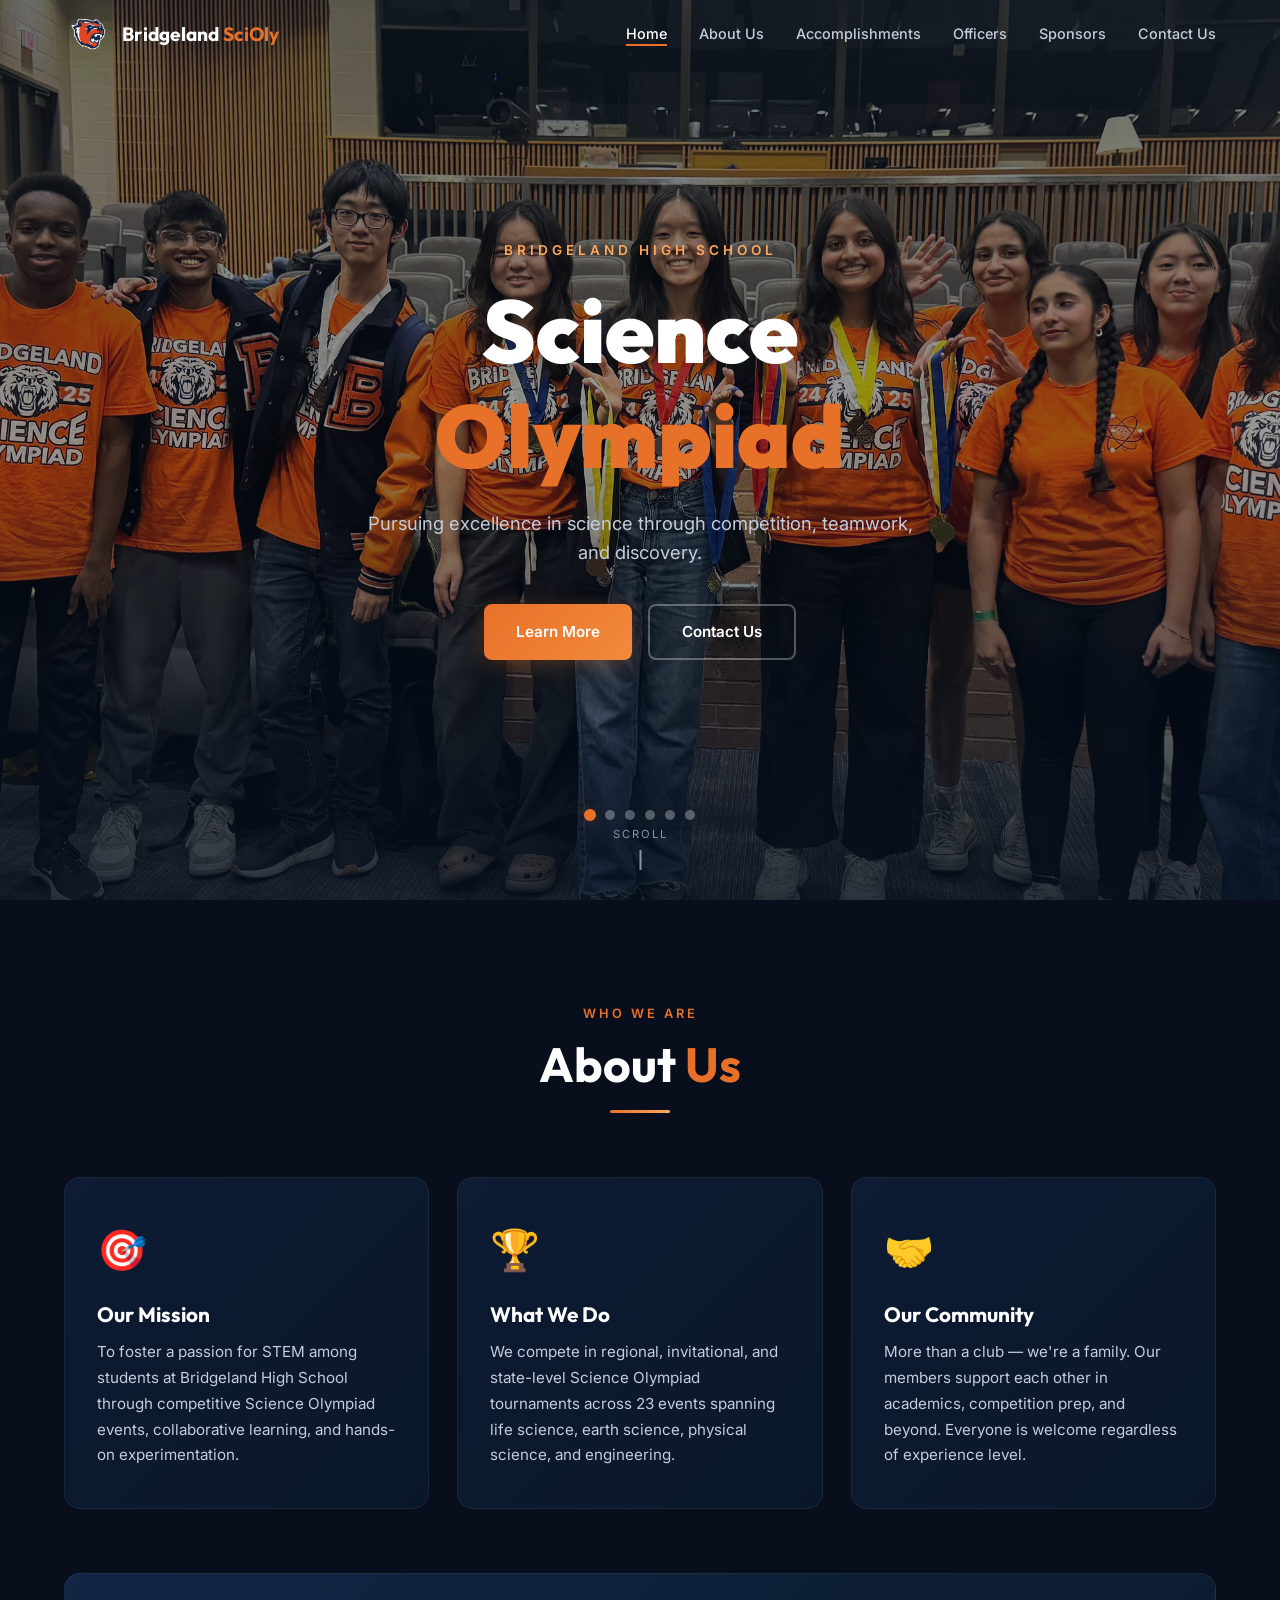
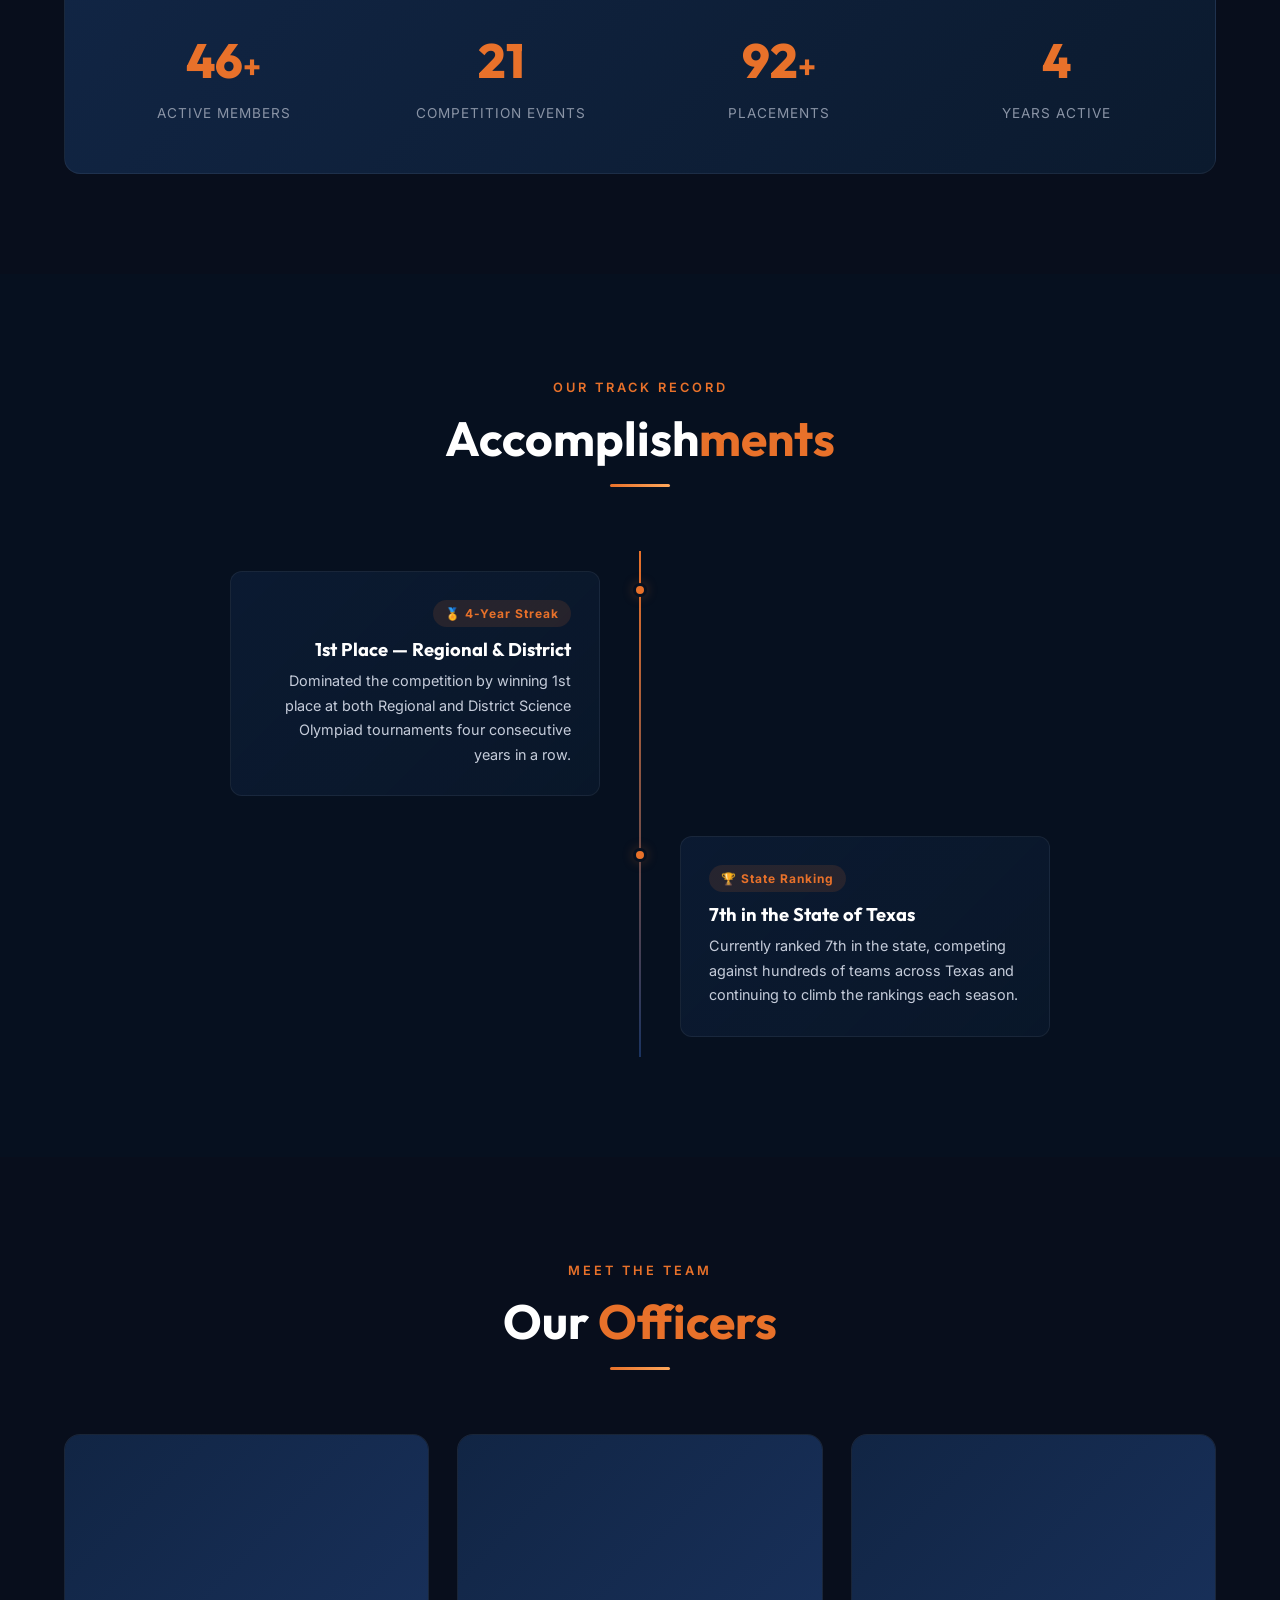
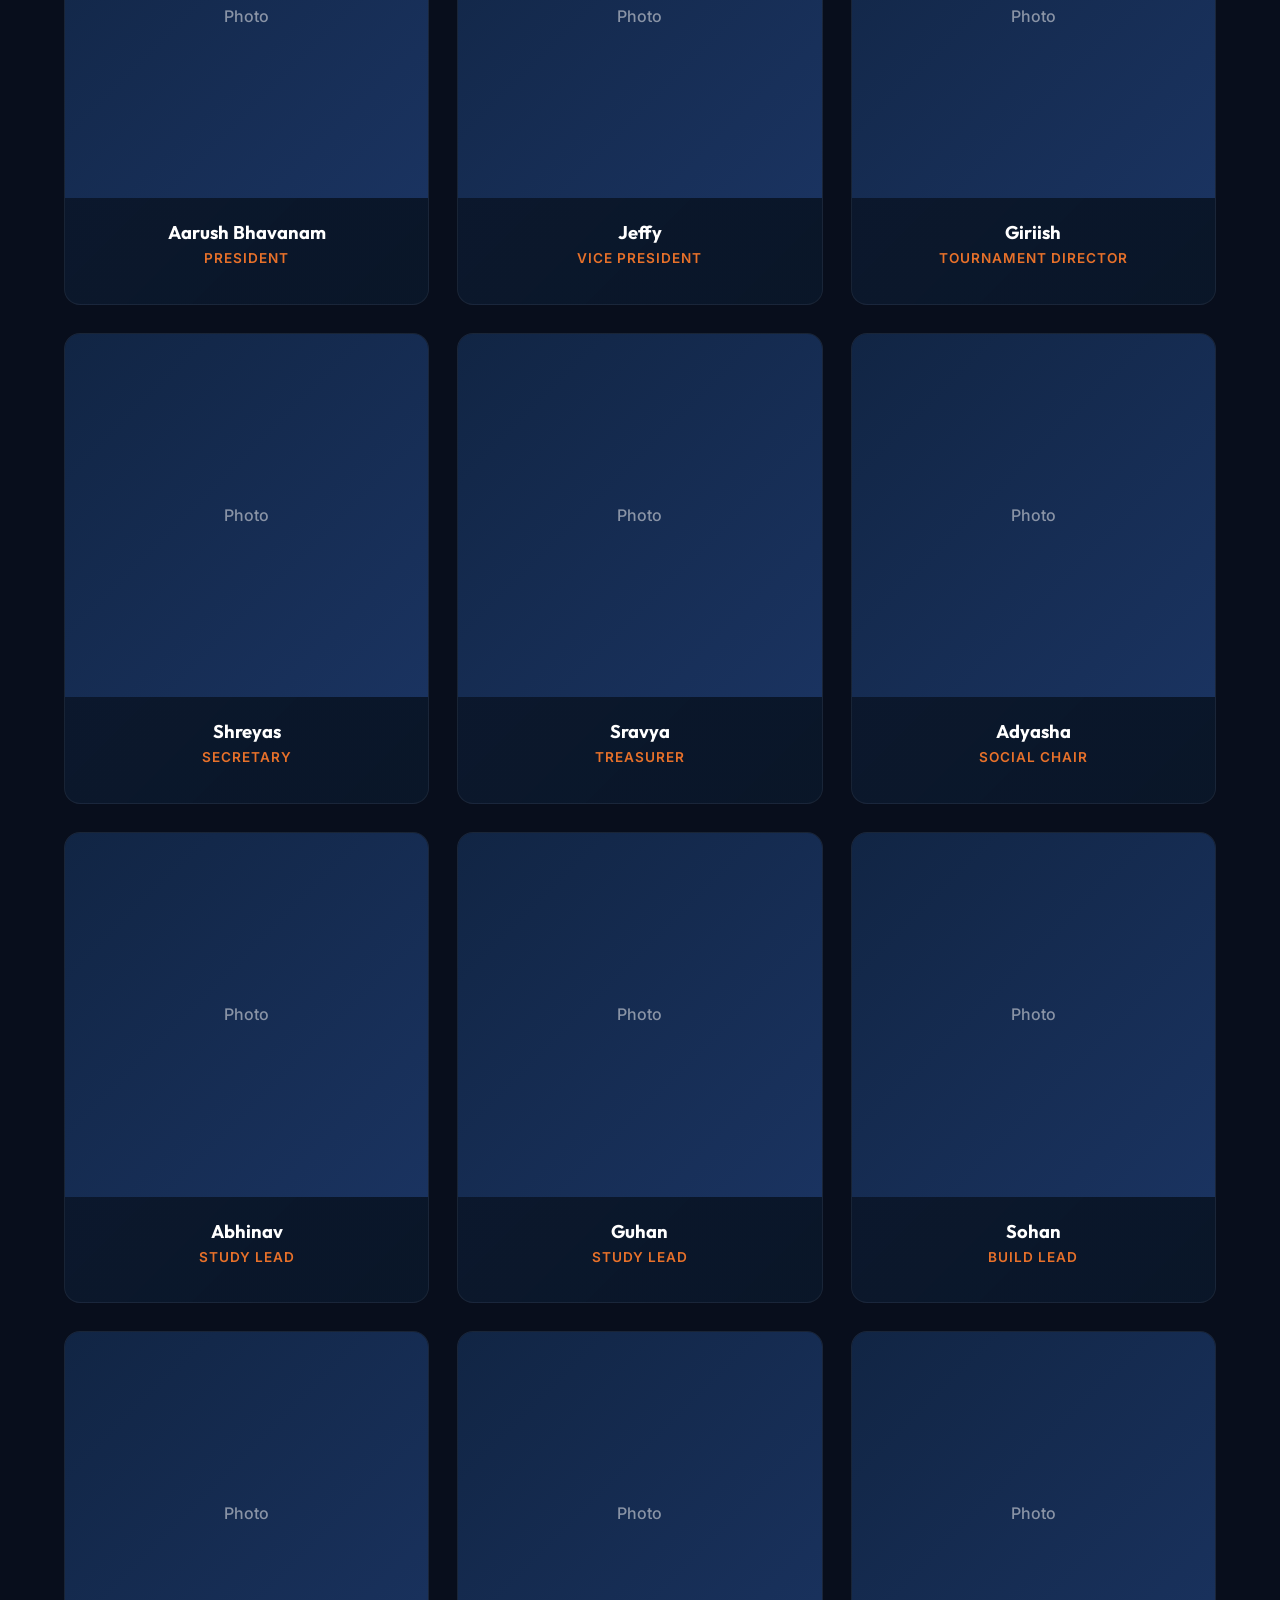
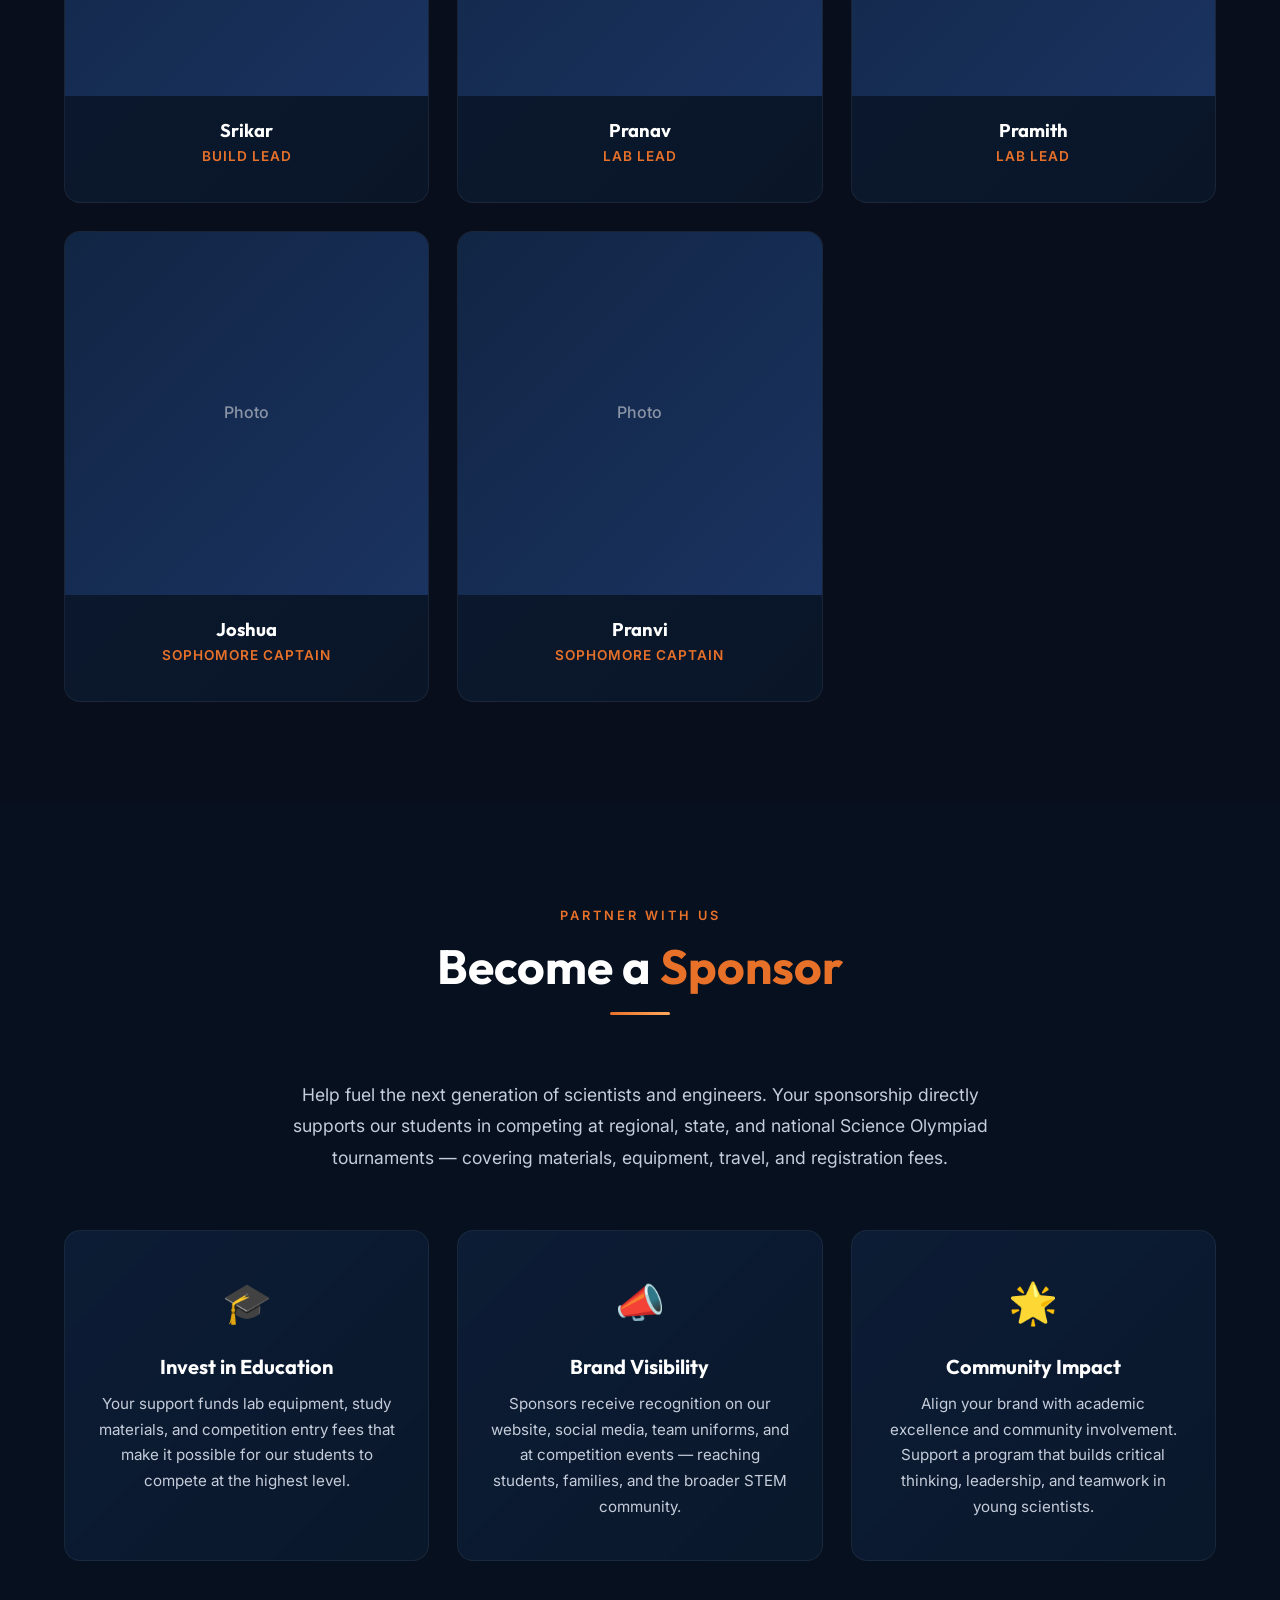
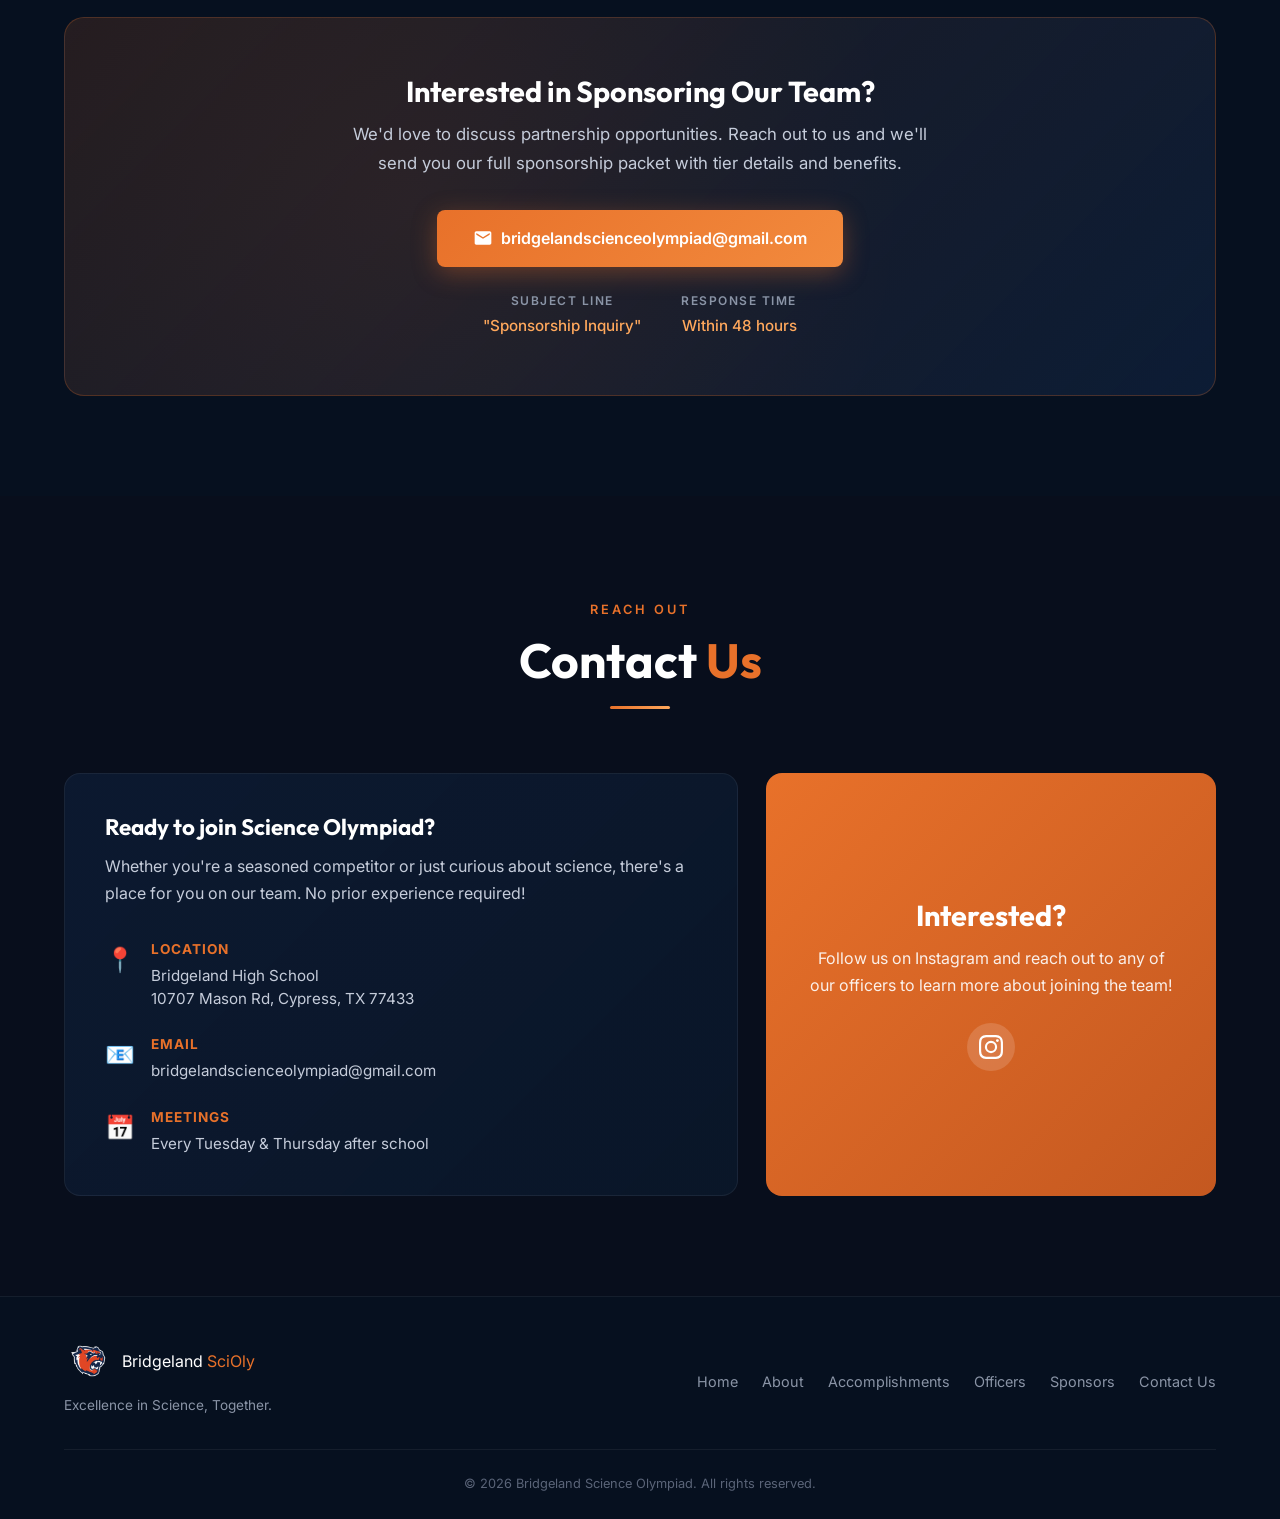
==== index.html @ 708707d2 "Add files via upload" ====
<!DOCTYPE html>
<html lang="en">
<head>
  <meta charset="UTF-8" />
  <meta name="viewport" content="width=device-width, initial-scale=1.0" />
  <title>Bridgeland Science Olympiad | Home</title>
  <meta name="description" content="Official website of Bridgeland High School Science Olympiad. Discover our team, accomplishments, officers, and how to get involved." />
  <link rel="preconnect" href="https://fonts.googleapis.com" />
  <link rel="preconnect" href="https://fonts.gstatic.com" crossorigin />
  <link href="https://fonts.googleapis.com/css2?family=Inter:wght@300;400;500;600;700;800;900&family=Outfit:wght@400;500;600;700;800&display=swap" rel="stylesheet" />
  <link rel="stylesheet" href="styles.css" />
</head>
<body>

  <!-- ===================== NAVIGATION ===================== -->
  <nav class="navbar" id="navbar">
    <div class="nav-container">
      <a href="#home" class="nav-logo">
        <img src="Assets/logo.png" alt="Bridgeland SciOly Logo" class="logo-icon" />
        <span class="logo-text">Bridgeland <span class="highlight">SciOly</span></span>
      </a>
      <ul class="nav-links" id="navLinks">
        <li><a href="#home" class="nav-link active">Home</a></li>
        <li><a href="#about" class="nav-link">About Us</a></li>
        <li><a href="#accomplishments" class="nav-link">Accomplishments</a></li>
        <li><a href="#officers" class="nav-link">Officers</a></li>
        <li><a href="#sponsors" class="nav-link">Sponsors</a></li>
        <li><a href="#contact" class="nav-link">Contact Us</a></li>
      </ul>
      <button class="nav-toggle" id="navToggle" aria-label="Toggle navigation">
        <span class="hamburger"></span>
      </button>
    </div>
  </nav>

  <!-- ===================== HERO / HOME ===================== -->
  <section class="hero" id="home">
    <div class="hero-slideshow" id="heroSlideshow">
      <div class="hero-slide active" style="background-image: url('background_pictures/b2f30c_044e7f08c8d64f9ca184772cb5b70df7~mv2.avif');">
        <div class="slide-overlay"></div>
      </div>
      <div class="hero-slide" style="background-image: url('background_pictures/b2f30c_79d989f3df094edea31b0df507d8d00e~mv2.avif');">
        <div class="slide-overlay"></div>
      </div>
      <div class="hero-slide" style="background-image: url('background_pictures/b2f30c_8e1c3a7e6f2444078e1940ae2dcd12f5~mv2.avif');">
        <div class="slide-overlay"></div>
      </div>
      <div class="hero-slide" style="background-image: url('background_pictures/b2f30c_9da46fb9f5b34ed58d621fe6b374dba4~mv2.avif');">
        <div class="slide-overlay"></div>
      </div>
      <div class="hero-slide" style="background-image: url('background_pictures/b2f30c_d18e6c90882b44819213882c27568826~mv2.avif');">
        <div class="slide-overlay"></div>
      </div>
      <div class="hero-slide" style="background-image: url('background_pictures/b2f30c_d90dfd120c194ca1bd26a3947dbe0981~mv2.avif');">
        <div class="slide-overlay"></div>
      </div>
    </div>

    <div class="hero-content">
      <p class="hero-tag">Bridgeland High School</p>
      <h1 class="hero-title">Science <span class="highlight">Olympiad</span></h1>
      <p class="hero-subtitle">Pursuing excellence in science through competition, teamwork, and discovery.</p>
      <div class="hero-buttons">
        <a href="#about" class="btn btn-primary">Learn More</a>
        <a href="#contact" class="btn btn-outline">Contact Us</a>
      </div>
    </div>

    <!-- Slide indicators -->
    <div class="slide-indicators" id="slideIndicators">
      <button class="indicator active" data-index="0" aria-label="Slide 1"></button>
      <button class="indicator" data-index="1" aria-label="Slide 2"></button>
      <button class="indicator" data-index="2" aria-label="Slide 3"></button>
      <button class="indicator" data-index="3" aria-label="Slide 4"></button>
      <button class="indicator" data-index="4" aria-label="Slide 5"></button>
      <button class="indicator" data-index="5" aria-label="Slide 6"></button>
    </div>

    <div class="scroll-hint">
      <span>Scroll</span>
      <div class="scroll-arrow"></div>
    </div>
  </section>

  <!-- ===================== ABOUT US ===================== -->
  <section class="section about" id="about">
    <div class="container">
      <div class="section-header">
        <p class="section-tag">Who We Are</p>
        <h2 class="section-title">About <span class="highlight">Us</span></h2>
        <div class="section-divider"></div>
      </div>

      <div class="about-grid">
        <div class="about-card" data-aos="fade-up">
          <div class="about-card-icon">🎯</div>
          <h3>Our Mission</h3>
          <p>To foster a passion for STEM among students at Bridgeland High School through competitive Science Olympiad events, collaborative learning, and hands-on experimentation.</p>
        </div>
        <div class="about-card" data-aos="fade-up" data-delay="100">
          <div class="about-card-icon">🏆</div>
          <h3>What We Do</h3>
          <p>We compete in regional, invitational, and state-level Science Olympiad tournaments across 23 events spanning life science, earth science, physical science, and engineering.</p>
        </div>
        <div class="about-card" data-aos="fade-up" data-delay="200">
          <div class="about-card-icon">🤝</div>
          <h3>Our Community</h3>
          <p>More than a club — we're a family. Our members support each other in academics, competition prep, and beyond. Everyone is welcome regardless of experience level.</p>
        </div>
      </div>

      <div class="about-stats">
        <div class="stat-item">
          <span class="stat-number" data-target="50">0</span><span class="stat-suffix">+</span>
          <span class="stat-label">Active Members</span>
        </div>
        <div class="stat-item">
          <span class="stat-number" data-target="23">0</span>
          <span class="stat-label">Competition Events</span>
        </div>
        <div class="stat-item">
          <span class="stat-number" data-target="100">0</span><span class="stat-suffix">+</span>
          <span class="stat-label">Placements</span>
        </div>
        <div class="stat-item">
          <span class="stat-number" data-target="5">0</span>
          <span class="stat-label">Years Active</span>
        </div>
      </div>
    </div>
  </section>

  <!-- ===================== ACCOMPLISHMENTS ===================== -->
  <section class="section accomplishments" id="accomplishments">
    <div class="container">
      <div class="section-header">
        <p class="section-tag">Our Track Record</p>
        <h2 class="section-title">Accomplish<span class="highlight">ments</span></h2>
        <div class="section-divider"></div>
      </div>

      <div class="timeline">
        <div class="timeline-item left">
          <div class="timeline-content">
            <span class="timeline-year">🏅 4-Year Streak</span>
            <h3>1st Place — Regional &amp; District</h3>
            <p>Dominated the competition by winning 1st place at both Regional and District Science Olympiad tournaments four consecutive years in a row.</p>
          </div>
        </div>
        <div class="timeline-item right">
          <div class="timeline-content">
            <span class="timeline-year">🏆 State Ranking</span>
            <h3>7th in the State of Texas</h3>
            <p>Currently ranked 7th in the state, competing against hundreds of teams across Texas and continuing to climb the rankings each season.</p>
          </div>
        </div>
      </div>
    </div>
  </section>

  <!-- ===================== OFFICERS ===================== -->
  <section class="section officers" id="officers">
    <div class="container">
      <div class="section-header">
        <p class="section-tag">Meet the Team</p>
        <h2 class="section-title">Our <span class="highlight">Officers</span></h2>
        <div class="section-divider"></div>
      </div>

      <div class="officers-grid">
        <div class="officer-card">
          <div class="officer-photo-placeholder"><span>Photo</span></div>
          <div class="officer-info">
            <h3 class="officer-name">Aarush Bhavanam</h3>
            <p class="officer-role">President</p>
            <a href="mailto:aarush.bhavanam@gmail.com" class="officer-email">📧 aarush.bhavanam@gmail.com</a>
          </div>
        </div>

        <div class="officer-card">
          <div class="officer-photo-placeholder"><span>Photo</span></div>
          <div class="officer-info">
            <h3 class="officer-name">Jeffy</h3>
            <p class="officer-role">Vice President</p>
            <a href="mailto:jeffy@gmail.com" class="officer-email">📧 jeffy@gmail.com</a>
          </div>
        </div>

        <div class="officer-card">
          <div class="officer-photo-placeholder"><span>Photo</span></div>
          <div class="officer-info">
            <h3 class="officer-name">Giriish</h3>
            <p class="officer-role">Tournament Director</p>
            <a href="mailto:giriish@gmail.com" class="officer-email">📧 giriish@gmail.com</a>
          </div>
        </div>

        <div class="officer-card">
          <div class="officer-photo-placeholder"><span>Photo</span></div>
          <div class="officer-info">
            <h3 class="officer-name">Shreyas</h3>
            <p class="officer-role">Secretary</p>
            <a href="mailto:shreyas@gmail.com" class="officer-email">📧 shreyas@gmail.com</a>
          </div>
        </div>

        <div class="officer-card">
          <div class="officer-photo-placeholder"><span>Photo</span></div>
          <div class="officer-info">
            <h3 class="officer-name">Sravya</h3>
            <p class="officer-role">Treasurer</p>
            <a href="mailto:sravya@gmail.com" class="officer-email">📧 sravya@gmail.com</a>
          </div>
        </div>

        <div class="officer-card">
          <div class="officer-photo-placeholder"><span>Photo</span></div>
          <div class="officer-info">
            <h3 class="officer-name">Adyasha</h3>
            <p class="officer-role">Social Chair</p>
            <a href="mailto:adyasha@gmail.com" class="officer-email">📧 adyasha@gmail.com</a>
          </div>
        </div>

        <div class="officer-card">
          <div class="officer-photo-placeholder"><span>Photo</span></div>
          <div class="officer-info">
            <h3 class="officer-name">Abhinav</h3>
            <p class="officer-role">Study Lead</p>
            <a href="mailto:abhinav@gmail.com" class="officer-email">📧 abhinav@gmail.com</a>
          </div>
        </div>

        <div class="officer-card">
          <div class="officer-photo-placeholder"><span>Photo</span></div>
          <div class="officer-info">
            <h3 class="officer-name">Guhan</h3>
            <p class="officer-role">Study Lead</p>
            <a href="mailto:guhan@gmail.com" class="officer-email">📧 guhan@gmail.com</a>
          </div>
        </div>

        <div class="officer-card">
          <div class="officer-photo-placeholder"><span>Photo</span></div>
          <div class="officer-info">
            <h3 class="officer-name">Sohan</h3>
            <p class="officer-role">Build Lead</p>
            <a href="mailto:sohan@gmail.com" class="officer-email">📧 sohan@gmail.com</a>
          </div>
        </div>

        <div class="officer-card">
          <div class="officer-photo-placeholder"><span>Photo</span></div>
          <div class="officer-info">
            <h3 class="officer-name">Srikar</h3>
            <p class="officer-role">Build Lead</p>
            <a href="mailto:srikar@gmail.com" class="officer-email">📧 srikar@gmail.com</a>
          </div>
        </div>

        <div class="officer-card">
          <div class="officer-photo-placeholder"><span>Photo</span></div>
          <div class="officer-info">
            <h3 class="officer-name">Pranav</h3>
            <p class="officer-role">Lab Lead</p>
            <a href="mailto:pranav@gmail.com" class="officer-email">📧 pranav@gmail.com</a>
          </div>
        </div>

        <div class="officer-card">
          <div class="officer-photo-placeholder"><span>Photo</span></div>
          <div class="officer-info">
            <h3 class="officer-name">Pramith</h3>
            <p class="officer-role">Lab Lead</p>
            <a href="mailto:pramith@gmail.com" class="officer-email">📧 pramith@gmail.com</a>
          </div>
        </div>

        <div class="officer-card">
          <div class="officer-photo-placeholder"><span>Photo</span></div>
          <div class="officer-info">
            <h3 class="officer-name">Joshua</h3>
            <p class="officer-role">Sophomore Captain</p>
            <a href="mailto:joshua@gmail.com" class="officer-email">📧 joshua@gmail.com</a>
          </div>
        </div>

        <div class="officer-card">
          <div class="officer-photo-placeholder"><span>Photo</span></div>
          <div class="officer-info">
            <h3 class="officer-name">Pranvi</h3>
            <p class="officer-role">Sophomore Captain</p>
            <a href="mailto:pranvi@gmail.com" class="officer-email">📧 pranvi@gmail.com</a>
          </div>
        </div>
      </div>
    </div>
  </section>

  <!-- ===================== SPONSORS ===================== -->
  <section class="section sponsors" id="sponsors">
    <div class="container">
      <div class="section-header">
        <p class="section-tag">Partner With Us</p>
        <h2 class="section-title">Become a <span class="highlight">Sponsor</span></h2>
        <div class="section-divider"></div>
      </div>

      <div class="sponsors-intro">
        <p>Help fuel the next generation of scientists and engineers. Your sponsorship directly supports our students in competing at regional, state, and national Science Olympiad tournaments — covering materials, equipment, travel, and registration fees.</p>
      </div>

      <div class="sponsors-grid">
        <div class="sponsor-benefit-card">
          <div class="sponsor-benefit-icon">🎓</div>
          <h3>Invest in Education</h3>
          <p>Your support funds lab equipment, study materials, and competition entry fees that make it possible for our students to compete at the highest level.</p>
        </div>
        <div class="sponsor-benefit-card">
          <div class="sponsor-benefit-icon">📣</div>
          <h3>Brand Visibility</h3>
          <p>Sponsors receive recognition on our website, social media, team uniforms, and at competition events — reaching students, families, and the broader STEM community.</p>
        </div>
        <div class="sponsor-benefit-card">
          <div class="sponsor-benefit-icon">🌟</div>
          <h3>Community Impact</h3>
          <p>Align your brand with academic excellence and community involvement. Support a program that builds critical thinking, leadership, and teamwork in young scientists.</p>
        </div>
      </div>

      <div class="sponsor-cta-banner">
        <div class="sponsor-cta-content">
          <h3>Interested in Sponsoring Our Team?</h3>
          <p>We'd love to discuss partnership opportunities. Reach out to us and we'll send you our full sponsorship packet with tier details and benefits.</p>
          <div class="sponsor-contact-methods">
            <a href="mailto:bridgelandscienceolympiad@gmail.com?subject=Sponsorship%20Inquiry" class="btn btn-primary sponsor-email-btn">
              <svg viewBox="0 0 24 24" fill="currentColor" width="20" height="20" style="margin-right: 8px;"><path d="M20 4H4c-1.1 0-2 .9-2 2v12c0 1.1.9 2 2 2h16c1.1 0 2-.9 2-2V6c0-1.1-.9-2-2-2zm0 4l-8 5-8-5V6l8 5 8-5v2z"/></svg>
              bridgelandscienceolympiad@gmail.com
            </a>
            <div class="sponsor-contact-details">
              <div class="sponsor-detail">
                <span class="sponsor-detail-label">Subject Line</span>
                <span class="sponsor-detail-value">"Sponsorship Inquiry"</span>
              </div>
              <div class="sponsor-detail">
                <span class="sponsor-detail-label">Response Time</span>
                <span class="sponsor-detail-value">Within 48 hours</span>
              </div>
            </div>
          </div>
        </div>
      </div>
    </div>
  </section>

  <!-- ===================== CONTACT / JOIN ===================== -->
  <section class="section contact" id="contact">
    <div class="container">
      <div class="section-header">
        <p class="section-tag">Reach Out</p>
        <h2 class="section-title">Contact <span class="highlight">Us</span></h2>
        <div class="section-divider"></div>
      </div>

      <div class="contact-grid">
        <div class="contact-info-card">
          <h3>Ready to join Science Olympiad?</h3>
          <p>Whether you're a seasoned competitor or just curious about science, there's a place for you on our team. No prior experience required!</p>
          <div class="contact-details">
            <div class="contact-item">
              <span class="contact-icon">📍</span>
              <div>
                <strong>Location</strong>
                <p>Bridgeland High School<br />10707 Mason Rd, Cypress, TX 77433</p>
              </div>
            </div>
            <div class="contact-item">
              <span class="contact-icon">📧</span>
              <div>
                <strong>Email</strong>
                <p>bridgelandscienceolympiad@gmail.com</p>
              </div>
            </div>
            <div class="contact-item">
              <span class="contact-icon">📅</span>
              <div>
                <strong>Meetings</strong>
                <p>Every Tuesday &amp; Thursday after school</p>
              </div>
            </div>
          </div>
        </div>

        <div class="contact-cta-card">
          <div class="cta-content">
            <h3>Interested?</h3>
            <p>Follow us on Instagram and reach out to any of our officers to learn more about joining the team!</p>
            <div class="social-links">
              <a href="https://www.instagram.com/bridgelandscienceolympiad/" target="_blank" rel="noopener noreferrer" class="social-link" aria-label="Instagram">
                <svg viewBox="0 0 24 24" fill="currentColor" width="24" height="24"><path d="M12 2.163c3.204 0 3.584.012 4.85.07 3.252.148 4.771 1.691 4.919 4.919.058 1.265.069 1.645.069 4.849 0 3.205-.012 3.584-.069 4.849-.149 3.225-1.664 4.771-4.919 4.919-1.266.058-1.644.07-4.85.07-3.204 0-3.584-.012-4.849-.07-3.26-.149-4.771-1.699-4.919-4.92-.058-1.265-.07-1.644-.07-4.849 0-3.204.013-3.583.07-4.849.149-3.227 1.664-4.771 4.919-4.919 1.266-.057 1.645-.069 4.849-.069zM12 0C8.741 0 8.333.014 7.053.072 2.695.272.273 2.69.073 7.052.014 8.333 0 8.741 0 12c0 3.259.014 3.668.072 4.948.2 4.358 2.618 6.78 6.98 6.98C8.333 23.986 8.741 24 12 24c3.259 0 3.668-.014 4.948-.072 4.354-.2 6.782-2.618 6.979-6.98.059-1.28.073-1.689.073-4.948 0-3.259-.014-3.667-.072-4.947-.196-4.354-2.617-6.78-6.979-6.98C15.668.014 15.259 0 12 0zm0 5.838a6.162 6.162 0 100 12.324 6.162 6.162 0 000-12.324zM12 16a4 4 0 110-8 4 4 0 010 8zm6.406-11.845a1.44 1.44 0 100 2.881 1.44 1.44 0 000-2.881z"/></svg>
              </a>
            </div>
          </div>
        </div>
      </div>
    </div>
  </section>

  <!-- ===================== FOOTER ===================== -->
  <footer class="footer">
    <div class="container">
      <div class="footer-content">
        <div class="footer-brand">
          <img src="Assets/logo.png" alt="Bridgeland SciOly Logo" class="logo-icon" />
          <span class="logo-text">Bridgeland <span class="highlight">SciOly</span></span>
          <p class="footer-tagline">Excellence in Science, Together.</p>
        </div>
        <div class="footer-links">
          <a href="#home">Home</a>
          <a href="#about">About</a>
          <a href="#accomplishments">Accomplishments</a>
          <a href="#officers">Officers</a>
          <a href="#sponsors">Sponsors</a>
          <a href="#contact">Contact Us</a>
        </div>
      </div>
      <div class="footer-bottom">
        <p>&copy; 2026 Bridgeland Science Olympiad. All rights reserved.</p>
      </div>
    </div>
  </footer>

  <script src="script.js"></script>
</body>
</html>
---- styles.css ----
/* ============================================
   BRIDGELAND SCIENCE OLYMPIAD — DESIGN SYSTEM
   Colors: Navy & Orange
   ============================================ */

:root {
  /* Navy palette */
  --navy-900: #06101F;
  --navy-800: #0B1A2E;
  --navy-700: #112544;
  --navy-600: #1A3360;
  --navy-500: #24437A;
  --navy-400: #3A5C9A;
  --navy-300: #5E80B8;
  --navy-200: #8AA4D0;
  --navy-100: #C0D0E8;

  /* Orange palette */
  --orange-500: #E8712A;
  --orange-400: #F28A3D;
  --orange-300: #FFa85c;
  --orange-200: #FFC48E;
  --orange-glow: rgba(232, 113, 42, 0.25);

  /* Neutrals */
  --white: #FFFFFF;
  --gray-100: #F4F6F9;
  --gray-200: #E2E6ED;
  --gray-300: #C5CCDA;
  --gray-400: #8A94A6;
  --gray-500: #5A6478;

  /* Functional */
  --bg-primary: var(--navy-900);
  --bg-section-alt: #080E1C;
  --text-primary: var(--white);
  --text-secondary: var(--gray-300);
  --accent: var(--orange-500);
  --accent-hover: var(--orange-400);

  /* Spacing */
  --section-padding: 100px 0;
  --container-width: 1200px;

  /* Transitions */
  --transition-fast: 0.2s ease;
  --transition-med: 0.4s ease;
  --transition-slow: 0.7s ease;
}

/* ============ RESET & BASE ============ */
*, *::before, *::after { box-sizing: border-box; margin: 0; padding: 0; }

html {
  scroll-behavior: smooth;
  font-size: 16px;
}

body {
  font-family: 'Inter', system-ui, -apple-system, sans-serif;
  background: var(--bg-primary);
  color: var(--text-primary);
  line-height: 1.6;
  overflow-x: hidden;
}

h1, h2, h3, h4 {
  font-family: 'Outfit', 'Inter', sans-serif;
  font-weight: 700;
  line-height: 1.2;
}

a { text-decoration: none; color: inherit; }
ul { list-style: none; }
img { max-width: 100%; display: block; }

.container {
  max-width: var(--container-width);
  margin: 0 auto;
  padding: 0 24px;
}

.highlight { color: var(--accent); }

.section { padding: var(--section-padding); position: relative; }

/* ============ SECTION HEADERS ============ */
.section-header { text-align: center; margin-bottom: 64px; }
.section-tag {
  display: inline-block;
  font-size: 0.8rem;
  font-weight: 600;
  letter-spacing: 3px;
  text-transform: uppercase;
  color: var(--accent);
  margin-bottom: 12px;
}
.section-title { font-size: clamp(2rem, 5vw, 3rem); margin-bottom: 16px; }
.section-divider {
  width: 60px; height: 3px;
  background: linear-gradient(90deg, var(--accent), var(--orange-300));
  margin: 0 auto;
  border-radius: 2px;
}

/* ============ NAVIGATION ============ */
.navbar {
  position: fixed; top: 0; left: 0; width: 100%; z-index: 1000;
  padding: 18px 0;
  transition: background var(--transition-med), padding var(--transition-med), box-shadow var(--transition-med);
}
.navbar.scrolled {
  background: rgba(6, 16, 31, 0.95);
  backdrop-filter: blur(12px);
  padding: 12px 0;
  box-shadow: 0 2px 30px rgba(0,0,0,0.3);
}
.nav-container {
  max-width: var(--container-width);
  margin: 0 auto; padding: 0 24px;
  display: flex; align-items: center; justify-content: space-between;
}
.nav-logo { display: flex; align-items: center; gap: 10px; font-weight: 700; font-size: 1.2rem; font-family: 'Outfit', sans-serif; }
.logo-icon { height: 32px; width: auto; object-fit: contain; }
.nav-links { display: flex; gap: 32px; }
.nav-link {
  font-size: 0.9rem; font-weight: 500; color: var(--gray-300);
  position: relative; transition: color var(--transition-fast);
}
.nav-link::after {
  content: ''; position: absolute; bottom: -4px; left: 0;
  width: 0; height: 2px; background: var(--accent);
  transition: width var(--transition-med);
}
.nav-link:hover, .nav-link.active { color: var(--white); }
.nav-link:hover::after, .nav-link.active::after { width: 100%; }

.nav-toggle { display: none; background: none; border: none; cursor: pointer; padding: 8px; }
.hamburger, .hamburger::before, .hamburger::after {
  display: block; width: 24px; height: 2px; background: var(--white);
  transition: var(--transition-fast);
}
.hamburger { position: relative; }
.hamburger::before, .hamburger::after { content: ''; position: absolute; left: 0; }
.hamburger::before { top: -7px; }
.hamburger::after { top: 7px; }
.nav-toggle.active .hamburger { background: transparent; }
.nav-toggle.active .hamburger::before { transform: rotate(45deg); top: 0; }
.nav-toggle.active .hamburger::after { transform: rotate(-45deg); top: 0; }

/* ============ HERO ============ */
.hero {
  position: relative; height: 100vh; min-height: 600px;
  display: flex; align-items: center; justify-content: center;
  overflow: hidden;
}
.hero-slideshow { position: absolute; inset: 0; z-index: 0; }
.hero-slide {
  position: absolute; inset: 0;
  background-size: cover; background-position: center;
  opacity: 0;
  transition: opacity 1.5s ease;
}
.hero-slide.active { opacity: 1; }
.slide-overlay {
  position: absolute; inset: 0;
  background: linear-gradient(180deg,
    rgba(6,16,31,0.6) 0%,
    rgba(6,16,31,0.4) 50%,
    rgba(6,16,31,0.85) 100%
  );
}
.hero-content {
  position: relative; z-index: 2;
  text-align: center; max-width: 750px; padding: 0 24px;
}
.hero-tag {
  font-size: 0.85rem; font-weight: 600;
  letter-spacing: 4px; text-transform: uppercase;
  color: var(--orange-300); margin-bottom: 16px;
  opacity: 0; animation: fadeUp 0.8s 0.3s forwards;
}
.hero-title {
  font-size: clamp(3rem, 8vw, 5.5rem);
  font-weight: 900; margin-bottom: 20px;
  opacity: 0; animation: fadeUp 0.8s 0.5s forwards;
}
.hero-subtitle {
  font-size: 1.15rem; color: var(--gray-300);
  max-width: 550px; margin: 0 auto 36px;
  opacity: 0; animation: fadeUp 0.8s 0.7s forwards;
}
.hero-buttons {
  display: flex; gap: 16px; justify-content: center; flex-wrap: wrap;
  opacity: 0; animation: fadeUp 0.8s 0.9s forwards;
}

/* Buttons */
.btn {
  display: inline-flex; align-items: center; justify-content: center;
  padding: 14px 32px; border-radius: 8px;
  font-family: 'Inter', sans-serif; font-weight: 600; font-size: 0.95rem;
  cursor: pointer; transition: all var(--transition-fast);
}
.btn-primary {
  background: linear-gradient(135deg, var(--orange-500), var(--orange-400));
  color: var(--white); border: none;
  box-shadow: 0 4px 20px var(--orange-glow);
}
.btn-primary:hover {
  transform: translateY(-2px);
  box-shadow: 0 8px 30px rgba(232,113,42,0.4);
}
.btn-outline {
  background: transparent; color: var(--white);
  border: 2px solid rgba(255,255,255,0.3);
}
.btn-outline:hover {
  border-color: var(--accent); color: var(--accent);
  transform: translateY(-2px);
}

/* Slide indicators */
.slide-indicators {
  position: absolute; bottom: 80px; left: 50%; transform: translateX(-50%);
  z-index: 3; display: flex; gap: 10px;
}
.indicator {
  width: 10px; height: 10px; border-radius: 50%;
  background: rgba(255,255,255,0.3); border: none; cursor: pointer;
  transition: all var(--transition-fast);
}
.indicator.active { background: var(--accent); box-shadow: 0 0 10px var(--orange-glow); transform: scale(1.2); }

/* Scroll hint */
.scroll-hint {
  position: absolute; bottom: 30px; left: 50%; transform: translateX(-50%);
  z-index: 3; display: flex; flex-direction: column; align-items: center; gap: 6px;
  opacity: 0; animation: fadeIn 1s 1.5s forwards;
}
.scroll-hint span { font-size: 0.7rem; letter-spacing: 2px; text-transform: uppercase; color: var(--gray-400); }
.scroll-arrow {
  width: 2px; height: 20px; background: var(--gray-400); position: relative;
  animation: scrollBounce 2s infinite;
}

/* ============ ABOUT ============ */
.about { background: var(--bg-section-alt); }
.about-grid { display: grid; grid-template-columns: repeat(3, 1fr); gap: 28px; margin-bottom: 64px; }
.about-card {
  background: linear-gradient(135deg, rgba(17,37,68,0.6), rgba(11,26,46,0.8));
  border: 1px solid rgba(255,255,255,0.06);
  border-radius: 16px; padding: 40px 32px;
  transition: all var(--transition-med);
}
.about-card:hover {
  transform: translateY(-6px);
  border-color: rgba(232,113,42,0.3);
  box-shadow: 0 20px 50px rgba(0,0,0,0.3);
}
.about-card-icon { font-size: 2.5rem; margin-bottom: 20px; }
.about-card h3 { font-size: 1.3rem; margin-bottom: 12px; }
.about-card p { color: var(--gray-300); font-size: 0.95rem; line-height: 1.7; }

.about-stats {
  display: grid; grid-template-columns: repeat(4, 1fr); gap: 24px;
  background: linear-gradient(135deg, var(--navy-700), var(--navy-800));
  border-radius: 16px; padding: 48px 32px;
  border: 1px solid rgba(255,255,255,0.06);
}
.stat-item { text-align: center; }
.stat-number {
  font-family: 'Outfit', sans-serif; font-size: 3rem; font-weight: 800;
  color: var(--accent);
  display: inline;
}
.stat-suffix { font-family: 'Outfit', sans-serif; font-size: 2rem; font-weight: 700; color: var(--accent); }
.stat-label { display: block; font-size: 0.85rem; color: var(--gray-400); margin-top: 4px; letter-spacing: 1px; text-transform: uppercase; }

/* ============ ACCOMPLISHMENTS TIMELINE ============ */
.accomplishments { background: var(--bg-primary); }
.timeline { position: relative; max-width: 900px; margin: 0 auto; }
.timeline::before {
  content: ''; position: absolute; left: 50%; top: 0; bottom: 0;
  width: 2px; background: linear-gradient(180deg, var(--accent), var(--navy-600));
  transform: translateX(-50%);
}
.timeline-item { position: relative; width: 50%; padding: 20px 40px; }
.timeline-item.left { left: 0; text-align: right; }
.timeline-item.right { left: 50%; }

.timeline-item::after {
  content: ''; position: absolute; top: 32px;
  width: 14px; height: 14px; border-radius: 50%;
  background: var(--accent); border: 3px solid var(--navy-900);
  box-shadow: 0 0 12px var(--orange-glow);
}
.timeline-item.left::after { right: -7px; }
.timeline-item.right::after { left: -7px; }

.timeline-content {
  background: linear-gradient(135deg, rgba(17,37,68,0.5), rgba(11,26,46,0.7));
  border: 1px solid rgba(255,255,255,0.06);
  border-radius: 12px; padding: 28px;
  transition: all var(--transition-med);
}
.timeline-content:hover {
  border-color: rgba(232,113,42,0.2);
  transform: translateY(-3px);
  box-shadow: 0 12px 40px rgba(0,0,0,0.2);
}
.timeline-year {
  display: inline-block; font-size: 0.75rem; font-weight: 700;
  color: var(--accent); letter-spacing: 1px;
  background: rgba(232,113,42,0.12); padding: 4px 12px;
  border-radius: 20px; margin-bottom: 12px;
}
.timeline-content h3 { font-size: 1.15rem; margin-bottom: 8px; }
.timeline-content p { font-size: 0.9rem; color: var(--gray-300); line-height: 1.7; }

/* ============ OFFICERS ============ */
.officers { background: var(--bg-section-alt); }
.officers-grid { display: grid; grid-template-columns: repeat(3, 1fr); gap: 28px; }
.officer-card {
  background: linear-gradient(135deg, rgba(17,37,68,0.5), rgba(11,26,46,0.7));
  border: 1px solid rgba(255,255,255,0.06);
  border-radius: 16px; overflow: hidden;
  transition: all var(--transition-med);
}
.officer-card:hover {
  transform: translateY(-6px);
  border-color: rgba(232,113,42,0.3);
  box-shadow: 0 20px 50px rgba(0,0,0,0.3);
}
.officer-photo-placeholder {
  width: 100%; aspect-ratio: 1; display: flex; align-items: center; justify-content: center;
  background: linear-gradient(135deg, var(--navy-700), var(--navy-600));
  color: var(--gray-400); font-size: 1rem; font-weight: 500;
}
.officer-info { padding: 24px; text-align: center; }
.officer-name { font-size: 1.15rem; margin-bottom: 4px; }
.officer-role {
  font-size: 0.85rem; font-weight: 600; color: var(--accent);
  text-transform: uppercase; letter-spacing: 1px; margin-bottom: 10px;
}
.officer-bio { font-size: 0.9rem; color: var(--gray-300); line-height: 1.6; }

.officer-email {
  display: block;
  max-height: 0;
  opacity: 0;
  overflow: hidden;
  font-size: 0.82rem;
  color: var(--orange-300);
  margin-top: 0;
  padding-top: 0;
  transition: max-height 0.4s ease, opacity 0.4s ease, margin-top 0.3s ease, padding-top 0.3s ease;
  text-decoration: none;
}
.officer-card:hover .officer-email {
  max-height: 50px;
  opacity: 1;
  margin-top: 10px;
  padding-top: 10px;
  border-top: 1px solid rgba(255,255,255,0.08);
}
.officer-email:hover {
  color: var(--accent);
  text-decoration: underline;
}

/* ============ EVENTS ============ */
.events { background: var(--bg-primary); }
.events-categories { display: grid; grid-template-columns: repeat(2, 1fr); gap: 28px; }
.event-category {
  background: linear-gradient(135deg, rgba(17,37,68,0.5), rgba(11,26,46,0.7));
  border: 1px solid rgba(255,255,255,0.06);
  border-radius: 16px; overflow: hidden;
  transition: all var(--transition-med);
}
.event-category:hover {
  border-color: rgba(232,113,42,0.2);
  box-shadow: 0 12px 40px rgba(0,0,0,0.2);
}
.category-header {
  display: flex; align-items: center; gap: 14px; padding: 24px 28px;
  border-bottom: 1px solid rgba(255,255,255,0.06);
  background: rgba(255,255,255,0.02);
}
.category-icon { font-size: 1.8rem; }
.category-header h3 { font-size: 1.05rem; font-weight: 600; }
.event-list { padding: 20px 28px; }
.event-list li {
  padding: 10px 0; font-size: 0.95rem; color: var(--gray-300);
  border-bottom: 1px solid rgba(255,255,255,0.04);
  transition: color var(--transition-fast);
}
.event-list li:last-child { border-bottom: none; }
.event-list li:hover { color: var(--accent); }

/* ============ CONTACT ============ */
.contact { background: var(--bg-section-alt); }
.contact-grid { display: grid; grid-template-columns: 1.2fr 0.8fr; gap: 28px; }
.contact-info-card {
  background: linear-gradient(135deg, rgba(17,37,68,0.5), rgba(11,26,46,0.7));
  border: 1px solid rgba(255,255,255,0.06);
  border-radius: 16px; padding: 40px;
}
.contact-info-card h3 { font-size: 1.4rem; margin-bottom: 12px; }
.contact-info-card > p { color: var(--gray-300); line-height: 1.7; margin-bottom: 32px; }
.contact-details { display: flex; flex-direction: column; gap: 24px; }
.contact-item { display: flex; gap: 16px; align-items: flex-start; }
.contact-icon { font-size: 1.5rem; flex-shrink: 0; margin-top: 2px; }
.contact-item strong { display: block; font-size: 0.85rem; color: var(--accent); text-transform: uppercase; letter-spacing: 1px; margin-bottom: 4px; }
.contact-item p { color: var(--gray-300); font-size: 0.95rem; margin: 0; line-height: 1.5; }

.contact-cta-card {
  background: linear-gradient(135deg, var(--orange-500), #c45820);
  border-radius: 16px; padding: 40px;
  display: flex; align-items: center; justify-content: center;
}
.cta-content { text-align: center; }
.cta-content h3 { font-size: 1.8rem; margin-bottom: 12px; }
.cta-content p { opacity: 0.9; line-height: 1.7; margin-bottom: 24px; }
.social-links { display: flex; gap: 16px; justify-content: center; }
.social-link {
  width: 48px; height: 48px; border-radius: 50%;
  background: rgba(255,255,255,0.15);
  display: flex; align-items: center; justify-content: center;
  transition: all var(--transition-fast);
}
.social-link:hover { background: rgba(255,255,255,0.3); transform: translateY(-3px); }

/* ============ SPONSORS ============ */
.sponsors { background: var(--bg-primary); }

.sponsors-intro {
  text-align: center; max-width: 720px; margin: 0 auto 56px;
}
.sponsors-intro p {
  font-size: 1.1rem; color: var(--gray-300); line-height: 1.8;
}

.sponsors-grid {
  display: grid; grid-template-columns: repeat(3, 1fr); gap: 28px;
  margin-bottom: 56px;
}
.sponsor-benefit-card {
  background: linear-gradient(135deg, rgba(17,37,68,0.6), rgba(11,26,46,0.8));
  border: 1px solid rgba(255,255,255,0.06);
  border-radius: 16px; padding: 40px 32px; text-align: center;
  transition: all var(--transition-med);
}
.sponsor-benefit-card:hover {
  transform: translateY(-6px);
  border-color: rgba(232,113,42,0.3);
  box-shadow: 0 20px 50px rgba(0,0,0,0.3);
}
.sponsor-benefit-icon { font-size: 2.5rem; margin-bottom: 20px; }
.sponsor-benefit-card h3 { font-size: 1.25rem; margin-bottom: 12px; }
.sponsor-benefit-card p { color: var(--gray-300); font-size: 0.95rem; line-height: 1.7; }

.sponsor-cta-banner {
  background: linear-gradient(135deg, rgba(232,113,42,0.12), rgba(17,37,68,0.6));
  border: 1px solid rgba(232,113,42,0.25);
  border-radius: 20px; padding: 56px 48px;
  text-align: center;
  position: relative; overflow: hidden;
}
.sponsor-cta-banner::before {
  content: ''; position: absolute; inset: 0;
  background: radial-gradient(circle at 30% 50%, rgba(232,113,42,0.08), transparent 60%);
  pointer-events: none;
}
.sponsor-cta-content { position: relative; z-index: 1; }
.sponsor-cta-content h3 { font-size: 1.8rem; margin-bottom: 12px; }
.sponsor-cta-content > p { color: var(--gray-300); font-size: 1.05rem; line-height: 1.7; max-width: 600px; margin: 0 auto 32px; }

.sponsor-contact-methods {
  display: flex; flex-direction: column; align-items: center; gap: 24px;
}
.sponsor-email-btn {
  font-size: 1rem; padding: 16px 36px;
  box-shadow: 0 6px 24px rgba(232,113,42,0.35);
}
.sponsor-email-btn:hover {
  transform: translateY(-3px);
  box-shadow: 0 10px 36px rgba(232,113,42,0.5);
}

.sponsor-contact-details {
  display: flex; gap: 40px; flex-wrap: wrap; justify-content: center;
}
.sponsor-detail {
  display: flex; flex-direction: column; gap: 4px;
}
.sponsor-detail-label {
  font-size: 0.75rem; font-weight: 600; text-transform: uppercase;
  letter-spacing: 1.5px; color: var(--gray-400);
}
.sponsor-detail-value {
  font-size: 0.95rem; color: var(--orange-300); font-weight: 500;
}

/* ============ FOOTER ============ */
.footer {
  background: var(--navy-900);
  border-top: 1px solid rgba(255,255,255,0.06);
  padding: 48px 0 24px;
}
.footer-content { display: flex; justify-content: space-between; align-items: center; margin-bottom: 32px; }
.footer-brand { display: flex; align-items: center; gap: 10px; flex-wrap: wrap; }
.footer-tagline { width: 100%; font-size: 0.85rem; color: var(--gray-400); margin-top: 8px; }
.footer-links { display: flex; gap: 24px; flex-wrap: wrap; }
.footer-links a { font-size: 0.9rem; color: var(--gray-400); transition: color var(--transition-fast); }
.footer-links a:hover { color: var(--accent); }
.footer-bottom { text-align: center; padding-top: 24px; border-top: 1px solid rgba(255,255,255,0.06); }
.footer-bottom p { font-size: 0.8rem; color: var(--gray-500); }

/* ============ ANIMATIONS ============ */
@keyframes fadeUp {
  from { opacity: 0; transform: translateY(30px); }
  to   { opacity: 1; transform: translateY(0); }
}
@keyframes fadeIn {
  from { opacity: 0; }
  to   { opacity: 1; }
}
@keyframes scrollBounce {
  0%, 100% { transform: translateY(0); opacity: 1; }
  50%      { transform: translateY(8px); opacity: 0.4; }
}

/* Scroll-reveal */
.reveal { opacity: 0; transform: translateY(40px); transition: opacity 0.8s ease, transform 0.8s ease; }
.reveal.visible { opacity: 1; transform: translateY(0); }

/* ============ RESPONSIVE ============ */
@media (max-width: 1024px) {
  .about-grid { grid-template-columns: 1fr; }
  .about-stats { grid-template-columns: repeat(2, 1fr); }
  .officers-grid { grid-template-columns: repeat(2, 1fr); }
  .events-categories { grid-template-columns: 1fr; }
  .contact-grid { grid-template-columns: 1fr; }
  .sponsors-grid { grid-template-columns: 1fr; }
}

@media (max-width: 768px) {
  .nav-links {
    display: none; position: absolute; top: 100%; left: 0; width: 100%;
    flex-direction: column; gap: 0;
    background: rgba(6,16,31,0.98); backdrop-filter: blur(12px);
    padding: 16px 0;
  }
  .nav-links.open { display: flex; }
  .nav-link { padding: 14px 24px; text-align: center; }
  .nav-toggle { display: block; }

  .timeline::before { left: 20px; }
  .timeline-item { width: 100%; padding-left: 50px; padding-right: 16px; left: 0 !important; text-align: left !important; }
  .timeline-item::after { left: 13px !important; right: auto !important; }

  .officers-grid { grid-template-columns: 1fr; max-width: 400px; margin: 0 auto; }
  .about-stats { grid-template-columns: repeat(2, 1fr); padding: 32px 20px; }
  .footer-content { flex-direction: column; gap: 24px; text-align: center; }
  .footer-links { justify-content: center; }
  .sponsor-cta-banner { padding: 40px 24px; }
  .sponsor-contact-details { gap: 24px; }
}
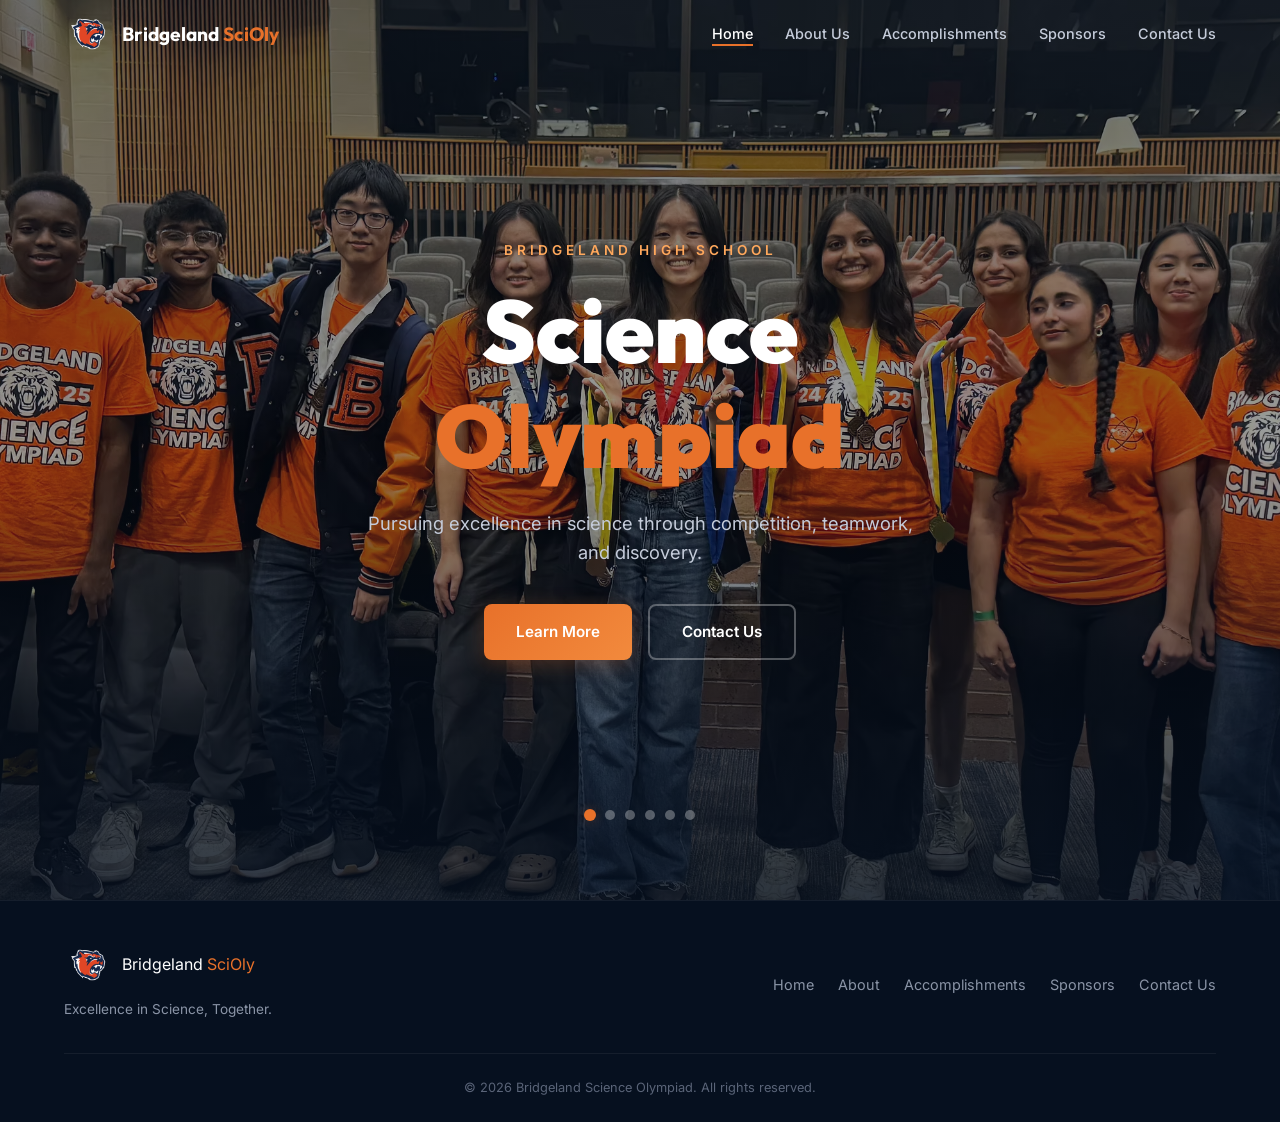
==== commit 1b2d4209: "Add files via upload" ====
--- a/index.html
+++ b/index.html
@@ -4,7 +4,7 @@
   <meta charset="UTF-8" />
   <meta name="viewport" content="width=device-width, initial-scale=1.0" />
   <title>Bridgeland Science Olympiad | Home</title>
-  <meta name="description" content="Official website of Bridgeland High School Science Olympiad. Discover our team, accomplishments, officers, and how to get involved." />
+  <meta name="description" content="Official website of Bridgeland High School Science Olympiad. Discover our team, accomplishments, and how to get involved." />
   <link rel="preconnect" href="https://fonts.googleapis.com" />
   <link rel="preconnect" href="https://fonts.gstatic.com" crossorigin />
   <link href="https://fonts.googleapis.com/css2?family=Inter:wght@300;400;500;600;700;800;900&family=Outfit:wght@400;500;600;700;800&display=swap" rel="stylesheet" />
@@ -15,17 +15,16 @@
   <!-- ===================== NAVIGATION ===================== -->
   <nav class="navbar" id="navbar">
     <div class="nav-container">
-      <a href="#home" class="nav-logo">
+      <a href="index.html" class="nav-logo">
         <img src="Assets/logo.png" alt="Bridgeland SciOly Logo" class="logo-icon" />
         <span class="logo-text">Bridgeland <span class="highlight">SciOly</span></span>
       </a>
       <ul class="nav-links" id="navLinks">
-        <li><a href="#home" class="nav-link active">Home</a></li>
-        <li><a href="#about" class="nav-link">About Us</a></li>
-        <li><a href="#accomplishments" class="nav-link">Accomplishments</a></li>
-        <li><a href="#officers" class="nav-link">Officers</a></li>
-        <li><a href="#sponsors" class="nav-link">Sponsors</a></li>
-        <li><a href="#contact" class="nav-link">Contact Us</a></li>
+        <li><a href="index.html" class="nav-link active">Home</a></li>
+        <li><a href="about.html" class="nav-link">About Us</a></li>
+        <li><a href="accomplishments.html" class="nav-link">Accomplishments</a></li>
+        <li><a href="sponsors.html" class="nav-link">Sponsors</a></li>
+        <li><a href="contact.html" class="nav-link">Contact Us</a></li>
       </ul>
       <button class="nav-toggle" id="navToggle" aria-label="Toggle navigation">
         <span class="hamburger"></span>
@@ -61,8 +60,8 @@
       <h1 class="hero-title">Science <span class="highlight">Olympiad</span></h1>
       <p class="hero-subtitle">Pursuing excellence in science through competition, teamwork, and discovery.</p>
       <div class="hero-buttons">
-        <a href="#about" class="btn btn-primary">Learn More</a>
-        <a href="#contact" class="btn btn-outline">Contact Us</a>
+        <a href="about.html" class="btn btn-primary">Learn More</a>
+        <a href="contact.html" class="btn btn-outline">Contact Us</a>
       </div>
     </div>
 
@@ -76,333 +75,6 @@
       <button class="indicator" data-index="5" aria-label="Slide 6"></button>
     </div>
 
-    <div class="scroll-hint">
-      <span>Scroll</span>
-      <div class="scroll-arrow"></div>
-    </div>
-  </section>
-
-  <!-- ===================== ABOUT US ===================== -->
-  <section class="section about" id="about">
-    <div class="container">
-      <div class="section-header">
-        <p class="section-tag">Who We Are</p>
-        <h2 class="section-title">About <span class="highlight">Us</span></h2>
-        <div class="section-divider"></div>
-      </div>
-
-      <div class="about-grid">
-        <div class="about-card" data-aos="fade-up">
-          <div class="about-card-icon">🎯</div>
-          <h3>Our Mission</h3>
-          <p>To foster a passion for STEM among students at Bridgeland High School through competitive Science Olympiad events, collaborative learning, and hands-on experimentation.</p>
-        </div>
-        <div class="about-card" data-aos="fade-up" data-delay="100">
-          <div class="about-card-icon">🏆</div>
-          <h3>What We Do</h3>
-          <p>We compete in regional, invitational, and state-level Science Olympiad tournaments across 23 events spanning life science, earth science, physical science, and engineering.</p>
-        </div>
-        <div class="about-card" data-aos="fade-up" data-delay="200">
-          <div class="about-card-icon">🤝</div>
-          <h3>Our Community</h3>
-          <p>More than a club — we're a family. Our members support each other in academics, competition prep, and beyond. Everyone is welcome regardless of experience level.</p>
-        </div>
-      </div>
-
-      <div class="about-stats">
-        <div class="stat-item">
-          <span class="stat-number" data-target="50">0</span><span class="stat-suffix">+</span>
-          <span class="stat-label">Active Members</span>
-        </div>
-        <div class="stat-item">
-          <span class="stat-number" data-target="23">0</span>
-          <span class="stat-label">Competition Events</span>
-        </div>
-        <div class="stat-item">
-          <span class="stat-number" data-target="100">0</span><span class="stat-suffix">+</span>
-          <span class="stat-label">Placements</span>
-        </div>
-        <div class="stat-item">
-          <span class="stat-number" data-target="5">0</span>
-          <span class="stat-label">Years Active</span>
-        </div>
-      </div>
-    </div>
-  </section>
-
-  <!-- ===================== ACCOMPLISHMENTS ===================== -->
-  <section class="section accomplishments" id="accomplishments">
-    <div class="container">
-      <div class="section-header">
-        <p class="section-tag">Our Track Record</p>
-        <h2 class="section-title">Accomplish<span class="highlight">ments</span></h2>
-        <div class="section-divider"></div>
-      </div>
-
-      <div class="timeline">
-        <div class="timeline-item left">
-          <div class="timeline-content">
-            <span class="timeline-year">🏅 4-Year Streak</span>
-            <h3>1st Place — Regional &amp; District</h3>
-            <p>Dominated the competition by winning 1st place at both Regional and District Science Olympiad tournaments four consecutive years in a row.</p>
-          </div>
-        </div>
-        <div class="timeline-item right">
-          <div class="timeline-content">
-            <span class="timeline-year">🏆 State Ranking</span>
-            <h3>7th in the State of Texas</h3>
-            <p>Currently ranked 7th in the state, competing against hundreds of teams across Texas and continuing to climb the rankings each season.</p>
-          </div>
-        </div>
-      </div>
-    </div>
-  </section>
-
-  <!-- ===================== OFFICERS ===================== -->
-  <section class="section officers" id="officers">
-    <div class="container">
-      <div class="section-header">
-        <p class="section-tag">Meet the Team</p>
-        <h2 class="section-title">Our <span class="highlight">Officers</span></h2>
-        <div class="section-divider"></div>
-      </div>
-
-      <div class="officers-grid">
-        <div class="officer-card">
-          <div class="officer-photo-placeholder"><span>Photo</span></div>
-          <div class="officer-info">
-            <h3 class="officer-name">Aarush Bhavanam</h3>
-            <p class="officer-role">President</p>
-            <a href="mailto:aarush.bhavanam@gmail.com" class="officer-email">📧 aarush.bhavanam@gmail.com</a>
-          </div>
-        </div>
-
-        <div class="officer-card">
-          <div class="officer-photo-placeholder"><span>Photo</span></div>
-          <div class="officer-info">
-            <h3 class="officer-name">Jeffy</h3>
-            <p class="officer-role">Vice President</p>
-            <a href="mailto:jeffy@gmail.com" class="officer-email">📧 jeffy@gmail.com</a>
-          </div>
-        </div>
-
-        <div class="officer-card">
-          <div class="officer-photo-placeholder"><span>Photo</span></div>
-          <div class="officer-info">
-            <h3 class="officer-name">Giriish</h3>
-            <p class="officer-role">Tournament Director</p>
-            <a href="mailto:giriish@gmail.com" class="officer-email">📧 giriish@gmail.com</a>
-          </div>
-        </div>
-
-        <div class="officer-card">
-          <div class="officer-photo-placeholder"><span>Photo</span></div>
-          <div class="officer-info">
-            <h3 class="officer-name">Shreyas</h3>
-            <p class="officer-role">Secretary</p>
-            <a href="mailto:shreyas@gmail.com" class="officer-email">📧 shreyas@gmail.com</a>
-          </div>
-        </div>
-
-        <div class="officer-card">
-          <div class="officer-photo-placeholder"><span>Photo</span></div>
-          <div class="officer-info">
-            <h3 class="officer-name">Sravya</h3>
-            <p class="officer-role">Treasurer</p>
-            <a href="mailto:sravya@gmail.com" class="officer-email">📧 sravya@gmail.com</a>
-          </div>
-        </div>
-
-        <div class="officer-card">
-          <div class="officer-photo-placeholder"><span>Photo</span></div>
-          <div class="officer-info">
-            <h3 class="officer-name">Adyasha</h3>
-            <p class="officer-role">Social Chair</p>
-            <a href="mailto:adyasha@gmail.com" class="officer-email">📧 adyasha@gmail.com</a>
-          </div>
-        </div>
-
-        <div class="officer-card">
-          <div class="officer-photo-placeholder"><span>Photo</span></div>
-          <div class="officer-info">
-            <h3 class="officer-name">Abhinav</h3>
-            <p class="officer-role">Study Lead</p>
-            <a href="mailto:abhinav@gmail.com" class="officer-email">📧 abhinav@gmail.com</a>
-          </div>
-        </div>
-
-        <div class="officer-card">
-          <div class="officer-photo-placeholder"><span>Photo</span></div>
-          <div class="officer-info">
-            <h3 class="officer-name">Guhan</h3>
-            <p class="officer-role">Study Lead</p>
-            <a href="mailto:guhan@gmail.com" class="officer-email">📧 guhan@gmail.com</a>
-          </div>
-        </div>
-
-        <div class="officer-card">
-          <div class="officer-photo-placeholder"><span>Photo</span></div>
-          <div class="officer-info">
-            <h3 class="officer-name">Sohan</h3>
-            <p class="officer-role">Build Lead</p>
-            <a href="mailto:sohan@gmail.com" class="officer-email">📧 sohan@gmail.com</a>
-          </div>
-        </div>
-
-        <div class="officer-card">
-          <div class="officer-photo-placeholder"><span>Photo</span></div>
-          <div class="officer-info">
-            <h3 class="officer-name">Srikar</h3>
-            <p class="officer-role">Build Lead</p>
-            <a href="mailto:srikar@gmail.com" class="officer-email">📧 srikar@gmail.com</a>
-          </div>
-        </div>
-
-        <div class="officer-card">
-          <div class="officer-photo-placeholder"><span>Photo</span></div>
-          <div class="officer-info">
-            <h3 class="officer-name">Pranav</h3>
-            <p class="officer-role">Lab Lead</p>
-            <a href="mailto:pranav@gmail.com" class="officer-email">📧 pranav@gmail.com</a>
-          </div>
-        </div>
-
-        <div class="officer-card">
-          <div class="officer-photo-placeholder"><span>Photo</span></div>
-          <div class="officer-info">
-            <h3 class="officer-name">Pramith</h3>
-            <p class="officer-role">Lab Lead</p>
-            <a href="mailto:pramith@gmail.com" class="officer-email">📧 pramith@gmail.com</a>
-          </div>
-        </div>
-
-        <div class="officer-card">
-          <div class="officer-photo-placeholder"><span>Photo</span></div>
-          <div class="officer-info">
-            <h3 class="officer-name">Joshua</h3>
-            <p class="officer-role">Sophomore Captain</p>
-            <a href="mailto:joshua@gmail.com" class="officer-email">📧 joshua@gmail.com</a>
-          </div>
-        </div>
-
-        <div class="officer-card">
-          <div class="officer-photo-placeholder"><span>Photo</span></div>
-          <div class="officer-info">
-            <h3 class="officer-name">Pranvi</h3>
-            <p class="officer-role">Sophomore Captain</p>
-            <a href="mailto:pranvi@gmail.com" class="officer-email">📧 pranvi@gmail.com</a>
-          </div>
-        </div>
-      </div>
-    </div>
-  </section>
-
-  <!-- ===================== SPONSORS ===================== -->
-  <section class="section sponsors" id="sponsors">
-    <div class="container">
-      <div class="section-header">
-        <p class="section-tag">Partner With Us</p>
-        <h2 class="section-title">Become a <span class="highlight">Sponsor</span></h2>
-        <div class="section-divider"></div>
-      </div>
-
-      <div class="sponsors-intro">
-        <p>Help fuel the next generation of scientists and engineers. Your sponsorship directly supports our students in competing at regional, state, and national Science Olympiad tournaments — covering materials, equipment, travel, and registration fees.</p>
-      </div>
-
-      <div class="sponsors-grid">
-        <div class="sponsor-benefit-card">
-          <div class="sponsor-benefit-icon">🎓</div>
-          <h3>Invest in Education</h3>
-          <p>Your support funds lab equipment, study materials, and competition entry fees that make it possible for our students to compete at the highest level.</p>
-        </div>
-        <div class="sponsor-benefit-card">
-          <div class="sponsor-benefit-icon">📣</div>
-          <h3>Brand Visibility</h3>
-          <p>Sponsors receive recognition on our website, social media, team uniforms, and at competition events — reaching students, families, and the broader STEM community.</p>
-        </div>
-        <div class="sponsor-benefit-card">
-          <div class="sponsor-benefit-icon">🌟</div>
-          <h3>Community Impact</h3>
-          <p>Align your brand with academic excellence and community involvement. Support a program that builds critical thinking, leadership, and teamwork in young scientists.</p>
-        </div>
-      </div>
-
-      <div class="sponsor-cta-banner">
-        <div class="sponsor-cta-content">
-          <h3>Interested in Sponsoring Our Team?</h3>
-          <p>We'd love to discuss partnership opportunities. Reach out to us and we'll send you our full sponsorship packet with tier details and benefits.</p>
-          <div class="sponsor-contact-methods">
-            <a href="mailto:bridgelandscienceolympiad@gmail.com?subject=Sponsorship%20Inquiry" class="btn btn-primary sponsor-email-btn">
-              <svg viewBox="0 0 24 24" fill="currentColor" width="20" height="20" style="margin-right: 8px;"><path d="M20 4H4c-1.1 0-2 .9-2 2v12c0 1.1.9 2 2 2h16c1.1 0 2-.9 2-2V6c0-1.1-.9-2-2-2zm0 4l-8 5-8-5V6l8 5 8-5v2z"/></svg>
-              bridgelandscienceolympiad@gmail.com
-            </a>
-            <div class="sponsor-contact-details">
-              <div class="sponsor-detail">
-                <span class="sponsor-detail-label">Subject Line</span>
-                <span class="sponsor-detail-value">"Sponsorship Inquiry"</span>
-              </div>
-              <div class="sponsor-detail">
-                <span class="sponsor-detail-label">Response Time</span>
-                <span class="sponsor-detail-value">Within 48 hours</span>
-              </div>
-            </div>
-          </div>
-        </div>
-      </div>
-    </div>
-  </section>
-
-  <!-- ===================== CONTACT / JOIN ===================== -->
-  <section class="section contact" id="contact">
-    <div class="container">
-      <div class="section-header">
-        <p class="section-tag">Reach Out</p>
-        <h2 class="section-title">Contact <span class="highlight">Us</span></h2>
-        <div class="section-divider"></div>
-      </div>
-
-      <div class="contact-grid">
-        <div class="contact-info-card">
-          <h3>Ready to join Science Olympiad?</h3>
-          <p>Whether you're a seasoned competitor or just curious about science, there's a place for you on our team. No prior experience required!</p>
-          <div class="contact-details">
-            <div class="contact-item">
-              <span class="contact-icon">📍</span>
-              <div>
-                <strong>Location</strong>
-                <p>Bridgeland High School<br />10707 Mason Rd, Cypress, TX 77433</p>
-              </div>
-            </div>
-            <div class="contact-item">
-              <span class="contact-icon">📧</span>
-              <div>
-                <strong>Email</strong>
-                <p>bridgelandscienceolympiad@gmail.com</p>
-              </div>
-            </div>
-            <div class="contact-item">
-              <span class="contact-icon">📅</span>
-              <div>
-                <strong>Meetings</strong>
-                <p>Every Tuesday &amp; Thursday after school</p>
-              </div>
-            </div>
-          </div>
-        </div>
-
-        <div class="contact-cta-card">
-          <div class="cta-content">
-            <h3>Interested?</h3>
-            <p>Follow us on Instagram and reach out to any of our officers to learn more about joining the team!</p>
-            <div class="social-links">
-              <a href="https://www.instagram.com/bridgelandscienceolympiad/" target="_blank" rel="noopener noreferrer" class="social-link" aria-label="Instagram">
-                <svg viewBox="0 0 24 24" fill="currentColor" width="24" height="24"><path d="M12 2.163c3.204 0 3.584.012 4.85.07 3.252.148 4.771 1.691 4.919 4.919.058 1.265.069 1.645.069 4.849 0 3.205-.012 3.584-.069 4.849-.149 3.225-1.664 4.771-4.919 4.919-1.266.058-1.644.07-4.85.07-3.204 0-3.584-.012-4.849-.07-3.26-.149-4.771-1.699-4.919-4.92-.058-1.265-.07-1.644-.07-4.849 0-3.204.013-3.583.07-4.849.149-3.227 1.664-4.771 4.919-4.919 1.266-.057 1.645-.069 4.849-.069zM12 0C8.741 0 8.333.014 7.053.072 2.695.272.273 2.69.073 7.052.014 8.333 0 8.741 0 12c0 3.259.014 3.668.072 4.948.2 4.358 2.618 6.78 6.98 6.98C8.333 23.986 8.741 24 12 24c3.259 0 3.668-.014 4.948-.072 4.354-.2 6.782-2.618 6.979-6.98.059-1.28.073-1.689.073-4.948 0-3.259-.014-3.667-.072-4.947-.196-4.354-2.617-6.78-6.979-6.98C15.668.014 15.259 0 12 0zm0 5.838a6.162 6.162 0 100 12.324 6.162 6.162 0 000-12.324zM12 16a4 4 0 110-8 4 4 0 010 8zm6.406-11.845a1.44 1.44 0 100 2.881 1.44 1.44 0 000-2.881z"/></svg>
-              </a>
-            </div>
-          </div>
-        </div>
-      </div>
     </div>
   </section>
 
@@ -416,12 +88,11 @@
           <p class="footer-tagline">Excellence in Science, Together.</p>
         </div>
         <div class="footer-links">
-          <a href="#home">Home</a>
-          <a href="#about">About</a>
-          <a href="#accomplishments">Accomplishments</a>
-          <a href="#officers">Officers</a>
-          <a href="#sponsors">Sponsors</a>
-          <a href="#contact">Contact Us</a>
+          <a href="index.html">Home</a>
+          <a href="about.html">About</a>
+          <a href="accomplishments.html">Accomplishments</a>
+          <a href="sponsors.html">Sponsors</a>
+          <a href="contact.html">Contact Us</a>
         </div>
       </div>
       <div class="footer-bottom">
--- a/styles.css
+++ b/styles.css
@@ -148,6 +148,26 @@
 .nav-toggle.active .hamburger::before { transform: rotate(45deg); top: 0; }
 .nav-toggle.active .hamburger::after { transform: rotate(-45deg); top: 0; }
 
+/* ============ PAGE HERO (sub-pages) ============ */
+.page-hero {
+  padding: 140px 0 60px;
+  text-align: center;
+  background: linear-gradient(180deg, var(--navy-800) 0%, var(--bg-primary) 100%);
+  border-bottom: 1px solid rgba(255,255,255,0.04);
+}
+.page-hero-title {
+  font-size: clamp(2.2rem, 6vw, 3.5rem);
+  font-weight: 900;
+  margin-bottom: 16px;
+  opacity: 0; animation: fadeUp 0.8s 0.2s forwards;
+}
+.page-hero .section-tag {
+  opacity: 0; animation: fadeUp 0.8s 0.1s forwards;
+}
+.page-hero .section-divider {
+  opacity: 0; animation: fadeUp 0.8s 0.3s forwards;
+}
+
 /* ============ HERO ============ */
 .hero {
   position: relative; height: 100vh; min-height: 600px;
